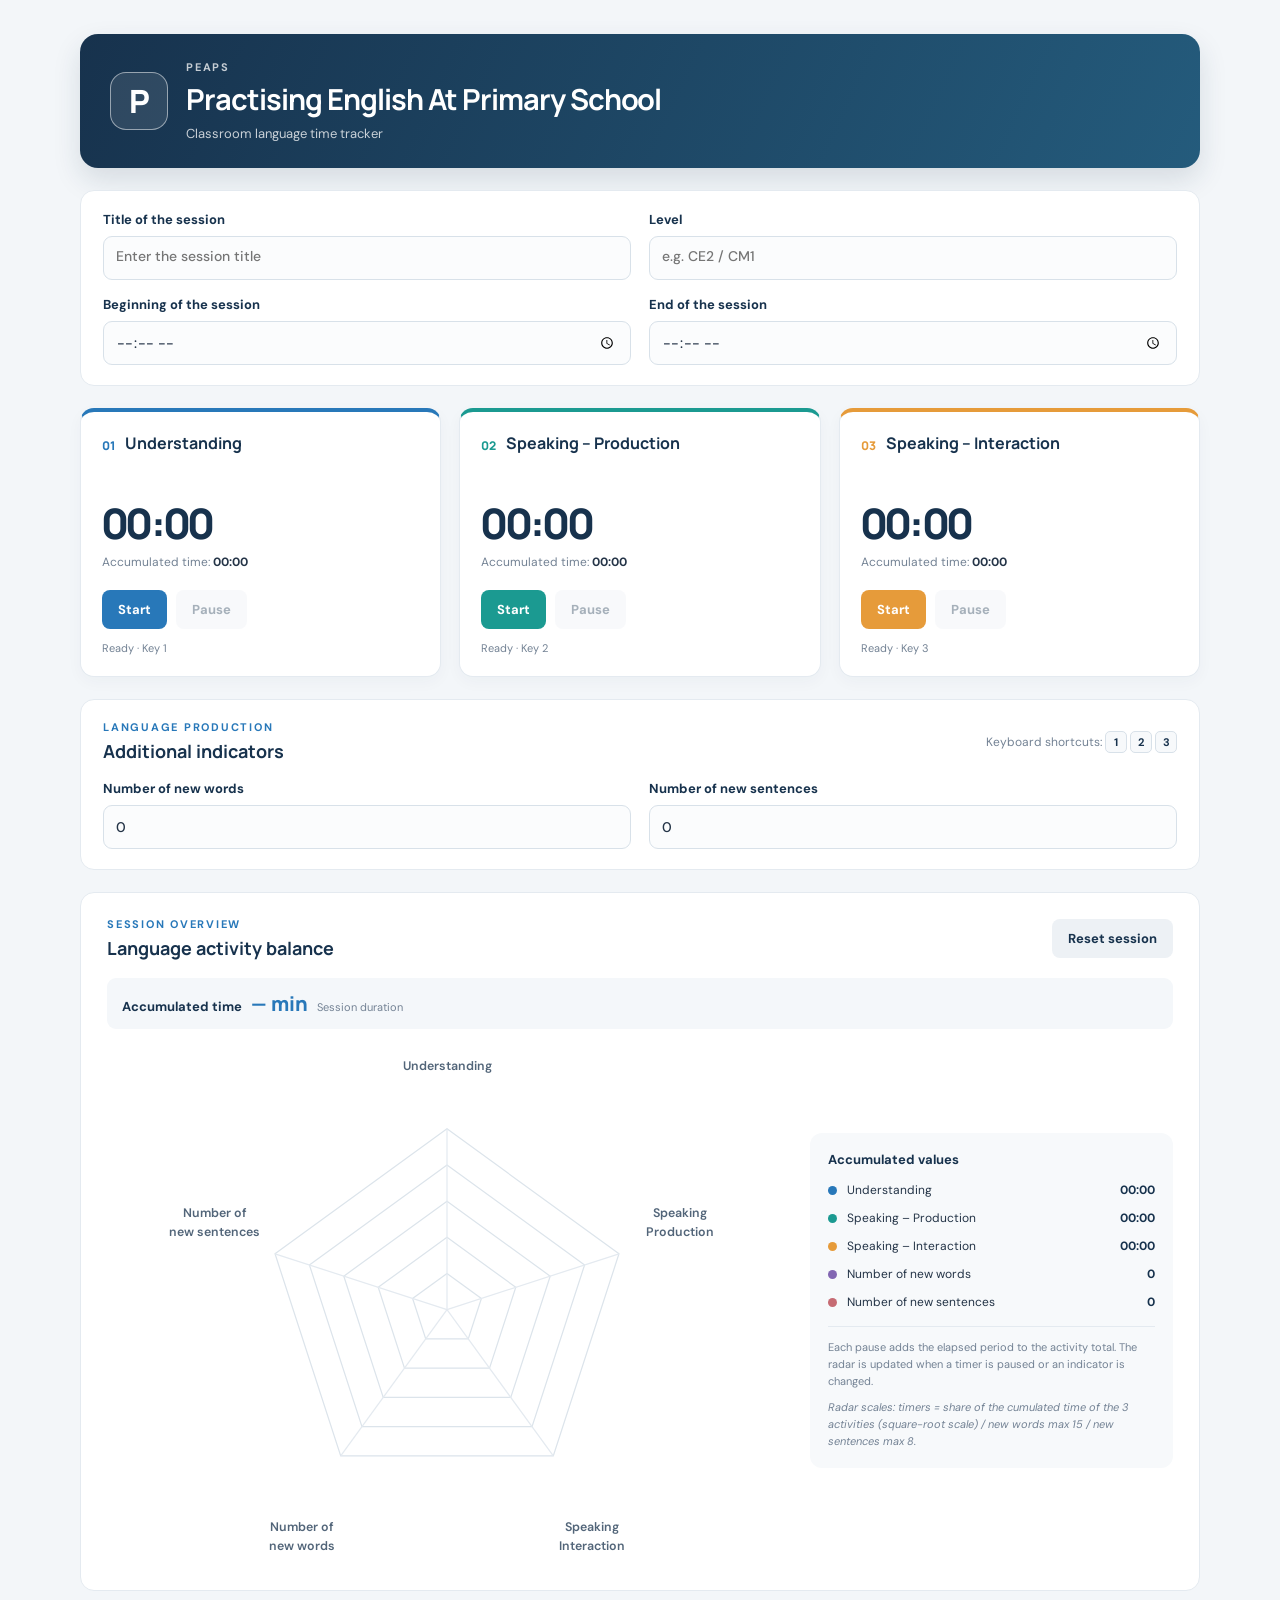
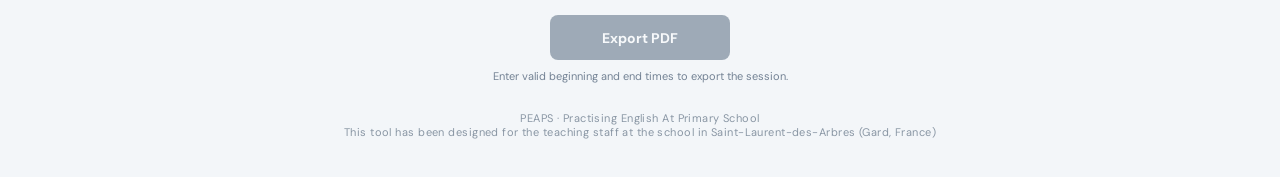
==== index.html @ 2bb0cd51 "Update index.html" ====
<!DOCTYPE html>
<html lang="en">
<head>
<meta charset="UTF-8">
<meta name="viewport" content="width=device-width, initial-scale=1.0">
<title>PEAPS | Practising English At Primary School</title>
<link rel="stylesheet" href="style.css">
</head>
<body>
<main class="app-shell">
<header class="page-header"><div class="brand-mark">P</div><div><p class="eyebrow">PEAPS</p><h1>Practising English At Primary School</h1><p class="subtitle">Classroom language time tracker</p></div></header>

<section class="session-panel" aria-label="Session information">
  <div class="two-columns">
    <label class="field"><span>Title of the session</span><textarea id="session-title" rows="1" placeholder="Enter the session title"></textarea></label>
    <label class="field"><span>Level</span><textarea id="session-level" rows="1" placeholder="e.g. CE2 / CM1"></textarea></label>
  </div>
  <div class="two-columns time-fields">
    <label class="field"><span>Beginning of the session</span><input id="session-start" type="time"></label>
    <label class="field"><span>End of the session</span><input id="session-end" type="time"></label>
  </div>
  <p id="session-time-error" class="field-error" aria-live="polite"></p>
</section>

<section class="timers-grid" aria-label="Language activity timers">
  <article class="timer-card understanding"><div class="timer-heading"><span class="timer-number">01</span><h2>Understanding</h2></div><p class="timer-display" id="display-understanding">00:00</p><p class="timer-total">Accumulated time: <strong id="total-understanding">00:00</strong></p><div class="timer-actions"><button class="button button-start" data-action="start" data-target="understanding">Start</button><button class="button button-pause" data-action="pause" data-target="understanding" disabled>Pause</button></div><p class="timer-status" id="status-understanding">Ready · Key 1</p></article>
  <article class="timer-card production"><div class="timer-heading"><span class="timer-number">02</span><h2>Speaking – Production</h2></div><p class="timer-display" id="display-production">00:00</p><p class="timer-total">Accumulated time: <strong id="total-production">00:00</strong></p><div class="timer-actions"><button class="button button-start" data-action="start" data-target="production">Start</button><button class="button button-pause" data-action="pause" data-target="production" disabled>Pause</button></div><p class="timer-status" id="status-production">Ready · Key 2</p></article>
  <article class="timer-card interaction"><div class="timer-heading"><span class="timer-number">03</span><h2>Speaking – Interaction</h2></div><p class="timer-display" id="display-interaction">00:00</p><p class="timer-total">Accumulated time: <strong id="total-interaction">00:00</strong></p><div class="timer-actions"><button class="button button-start" data-action="start" data-target="interaction">Start</button><button class="button button-pause" data-action="pause" data-target="interaction" disabled>Pause</button></div><p class="timer-status" id="status-interaction">Ready · Key 3</p></article>
</section>

<section class="indicators-panel">
  <div class="section-heading"><div><p class="eyebrow">LANGUAGE PRODUCTION</p><h2>Additional indicators</h2></div><p class="keyboard-hint">Keyboard shortcuts: <kbd>1</kbd> <kbd>2</kbd> <kbd>3</kbd></p></div>
  <div class="two-columns">
    <label class="field"><span>Number of new words</span><input id="number-words" type="number" min="0" step="1" value="0"></label>
    <label class="field"><span>Number of new sentences</span><input id="number-sentences" type="number" min="0" step="1" value="0"></label>
  </div>
</section>

<section class="chart-panel">
  <div class="section-heading"><div><p class="eyebrow">SESSION OVERVIEW</p><h2>Language activity balance</h2></div><button id="reset-button" class="button button-reset" type="button">Reset session</button></div>
  <div class="accumulated-summary"><span>Accumulated time</span><strong id="session-duration">— min</strong><small>Session duration</small></div>
  <div class="chart-layout">
    <div class="radar-wrap">
      <svg id="radar-chart" viewBox="0 0 600 510" role="img" aria-label="Five-axis radar chart">
        <g id="radar-grid"></g><polygon id="radar-data" points="300,260 300,260 300,260 300,260 300,260"></polygon>
        <g id="radar-labels">
          <text x="300" y="28" text-anchor="middle">Understanding</text>
          <text x="525" y="170" text-anchor="middle">Speaking</text><text x="525" y="189" text-anchor="middle">Production</text>
          <text x="440" y="474" text-anchor="middle">Speaking</text><text x="440" y="493" text-anchor="middle">Interaction</text>
          <text x="160" y="474" text-anchor="middle">Number of</text><text x="160" y="493" text-anchor="middle">new words</text>
          <text x="75" y="170" text-anchor="middle">Number of</text><text x="75" y="189" text-anchor="middle">new sentences</text>
        </g>
      </svg>
    </div>
    <aside class="chart-legend">
      <p class="legend-intro">Accumulated values</p>
      <div class="legend-item"><i class="dot understanding-dot"></i><span>Understanding</span><strong id="chart-understanding">00:00</strong></div>
      <div class="legend-item"><i class="dot production-dot"></i><span>Speaking – Production</span><strong id="chart-production">00:00</strong></div>
      <div class="legend-item"><i class="dot interaction-dot"></i><span>Speaking – Interaction</span><strong id="chart-interaction">00:00</strong></div>
      <div class="legend-item"><i class="dot words-dot"></i><span>Number of new words</span><strong id="chart-words">0</strong></div>
      <div class="legend-item"><i class="dot sentences-dot"></i><span>Number of new sentences</span><strong id="chart-sentences">0</strong></div>
      <p class="chart-note">Each pause adds the elapsed period to the activity total. The radar is updated when a timer is paused or an indicator is changed.</p>
      <p class="scale-note">Radar scales: timers = share of the cumulated time of the 3 activities (square-root scale) / new words max 15 / new sentences max 8.</p>
    </aside>
  </div>
</section>

<div class="page-actions"><button id="export-pdf" class="button button-export" type="button" disabled>Export PDF</button><p id="export-message" class="export-message">Enter the beginning and end times to export the session.</p></div>
<footer>PEAPS · Practising English At Primary School
<br>This tool has been designed for the teaching staff at the school in Saint-Laurent-des-Arbres (Gard, France)</footer>
</main>
<script src="app.js"></script>
</body>
</html>
---- style.css ----
@import url('https://fonts.googleapis.com/css2?family=DM+Sans:wght@400;500;600;700&family=Manrope:wght@500;600;700;800&display=swap');
:root{--navy:#17324d;--blue:#2878b9;--teal:#1b9a91;--orange:#e69b3a;--purple:#8266b2;--red:#c66b73;--ink:#243447;--muted:#738294;--line:#e4eaf0;--surface:#fff;--background:#f3f6f9}
*{box-sizing:border-box}
body{margin:0;min-height:100vh;padding:34px 20px;background:var(--background);color:var(--ink);font-family:'DM Sans',Arial,sans-serif}
.app-shell{width:min(1120px,100%);margin:0 auto}
.page-header{display:flex;align-items:center;gap:18px;padding:26px 30px;color:white;border-radius:18px;background:linear-gradient(115deg,#17324d,#245b7c);box-shadow:0 12px 28px #17324d22}
.brand-mark{display:grid;place-items:center;flex:0 0 58px;height:58px;border:1px solid #ffffff80;border-radius:16px;font:800 32px Manrope,sans-serif;background:#ffffff1a}
.eyebrow{margin:0 0 5px;font-size:11px;font-weight:700;letter-spacing:.16em;opacity:.75}
.page-header h1{margin:0;font:700 clamp(20px,3vw,29px) Manrope,sans-serif;letter-spacing:-.035em}
.subtitle{margin:6px 0 0;color:#ffffffc2;font-size:13px}
.session-panel,.indicators-panel{margin:22px 0;padding:20px 22px;border:1px solid var(--line);border-radius:14px;background:var(--surface)}
.two-columns{display:grid;grid-template-columns:1fr 1fr;gap:18px}
.time-fields{margin-top:16px}
.field{display:grid;gap:8px;color:var(--navy);font-size:13px;font-weight:700}
.field textarea,.field input{width:100%;min-height:44px;padding:10px 12px;border:1px solid #d8e1e9;border-radius:9px;color:var(--ink);background:#fbfcfd;font:500 14px 'DM Sans',sans-serif}
.field textarea{height:44px;max-height:44px;resize:none;overflow:hidden}
.field-error{margin:8px 0 0;color:#b34d55;font-size:12px}.field-error:empty{display:none}
.timers-grid{display:grid;grid-template-columns:repeat(3,1fr);gap:18px}
.timer-card{min-width:0;padding:21px;border:1px solid var(--line);border-top:4px solid var(--accent);border-radius:14px;background:var(--surface);box-shadow:0 5px 16px #1e364b09}
.understanding{--accent:var(--blue)}.production{--accent:var(--teal)}.interaction{--accent:var(--orange)}
.timer-heading{display:flex;align-items:flex-start;gap:10px;min-height:42px}
.timer-number{color:var(--accent);font:800 12px Manrope,sans-serif;padding-top:4px}
.timer-heading h2{margin:0;color:var(--navy);font:700 16px Manrope,sans-serif;line-height:1.35}
.timer-display{margin:19px 0 2px;color:var(--navy);font:800 clamp(32px,4vw,42px) Manrope,sans-serif;letter-spacing:-.04em;font-variant-numeric:tabular-nums}
.timer-total{margin:0;color:var(--muted);font-size:12px}.timer-total strong{color:var(--ink);font-variant-numeric:tabular-nums}
.timer-actions{display:flex;gap:9px;margin-top:20px}
.button{min-height:39px;padding:9px 16px;border:0;border-radius:8px;cursor:pointer;font:700 13px 'DM Sans',sans-serif;transition:transform .15s,opacity .15s,background .15s}
.button:active{transform:translateY(1px)}.button:disabled{cursor:not-allowed;opacity:.38}
.button-start{color:white;background:var(--accent)}.button-pause,.button-reset{color:var(--navy);background:#edf1f5}
.timer-status{margin:12px 0 0;color:var(--muted);font-size:11px}
.section-heading{display:flex;align-items:center;justify-content:space-between;gap:15px}
.section-heading .eyebrow{color:var(--blue);opacity:1}
.section-heading h2{margin:0;color:var(--navy);font:700 18px Manrope,sans-serif}
.keyboard-hint{margin:0;color:var(--muted);font-size:12px}
kbd{display:inline-grid;place-items:center;min-width:22px;padding:3px 6px;border:1px solid #d8e1e9;border-radius:5px;background:#f7f9fb;color:var(--navy);font:700 11px 'DM Sans',sans-serif}
.indicators-panel .two-columns{margin-top:17px}
.chart-panel{margin-top:22px;padding:24px 26px 22px;border:1px solid var(--line);border-radius:14px;background:var(--surface)}
.accumulated-summary{display:flex;align-items:baseline;flex-wrap:wrap;gap:9px;margin:18px 0 4px;padding:12px 15px;border-radius:9px;background:#f4f7fa}
.accumulated-summary span{color:var(--navy);font-size:13px;font-weight:700}
.accumulated-summary strong{color:var(--blue);font:800 20px Manrope,sans-serif;font-variant-numeric:tabular-nums}
.accumulated-summary small{color:var(--muted);font-size:11px}
.chart-layout{display:grid;grid-template-columns:minmax(0,1.5fr) minmax(240px,.8fr);align-items:center;gap:22px}
.radar-wrap{width:100%;max-width:620px;margin:8px auto 0}
#radar-chart{display:block;width:100%;height:auto;overflow:visible}
#radar-grid polygon{fill:none;stroke:#dce4eb;stroke-width:1.2}#radar-grid line{stroke:#e4eaf0;stroke-width:1.2}
#radar-data{fill:#2878b933;stroke:#2878b9;stroke-width:3;stroke-linejoin:round;transition:points .25s}
#radar-labels{fill:#526579;font:600 12px 'DM Sans',sans-serif}
.chart-legend{padding:18px;border-radius:12px;background:#f7f9fb}
.legend-intro{margin:0 0 14px;color:var(--navy);font-size:13px;font-weight:700}
.legend-item{display:grid;grid-template-columns:10px 1fr auto;align-items:center;gap:9px;margin:12px 0;font-size:12px}
.legend-item strong{color:var(--navy);font-variant-numeric:tabular-nums}
.dot{width:9px;height:9px;border-radius:50%}.understanding-dot{background:var(--blue)}.production-dot{background:var(--teal)}.interaction-dot{background:var(--orange)}.words-dot{background:var(--purple)}.sentences-dot{background:var(--red)}
.chart-note,.scale-note{margin:16px 0 0;padding-top:12px;border-top:1px solid var(--line);color:var(--muted);font-size:11px;line-height:1.55}
.scale-note{margin-top:8px;padding-top:0;border:0;font-style:italic}
.page-actions{display:flex;align-items:center;flex-direction:column;gap:9px;margin:24px 0 8px}
.button-export{min-width:180px;min-height:45px;color:white;background:var(--navy);font-size:14px}
.export-message{margin:0;color:var(--muted);font-size:11px;text-align:center}
footer{padding:20px 0 4px;color:#8996a4;text-align:center;font-size:11px;letter-spacing:.04em}
@media(max-width:820px){.timers-grid{grid-template-columns:1fr}.timer-card{padding:18px 20px}.timer-heading{min-height:auto}.timer-display{margin-top:12px}.chart-layout{grid-template-columns:1fr}.chart-legend{width:100%}}
@media(max-width:520px){body{padding:16px 12px}.page-header{padding:20px 17px;gap:13px}.brand-mark{flex-basis:48px;height:48px;font-size:27px}.session-panel,.indicators-panel{padding:16px 13px}.two-columns{gap:12px}.field{font-size:11px}.chart-panel{padding:19px 14px}.section-heading{align-items:flex-start}.section-heading h2{font-size:17px}}
@page{size:A4 portrait;margin:10mm}
@media print{body{padding:0;background:white;print-color-adjust:exact;-webkit-print-color-adjust:exact}.app-shell{width:100%;max-width:none}.page-header{padding:15px 20px;border-radius:8px;box-shadow:none}.brand-mark{flex-basis:44px;height:44px;font-size:24px}.session-panel,.indicators-panel,.chart-panel{margin:10px 0;padding:12px 15px;break-inside:avoid}.timers-grid{gap:10px}.timer-card{padding:12px;box-shadow:none;break-inside:avoid}.timer-display{margin-top:10px;font-size:27px}.timer-actions,.button-reset,.page-actions,footer{display:none!important}.timer-status{margin-top:6px}.chart-layout{grid-template-columns:1.25fr .85fr;gap:10px}.radar-wrap{max-width:430px}.chart-legend{padding:12px}.legend-item{margin:8px 0;font-size:10px}.chart-note,.scale-note{font-size:9px}.accumulated-summary{margin:10px 0 2px;padding:8px 12px}}
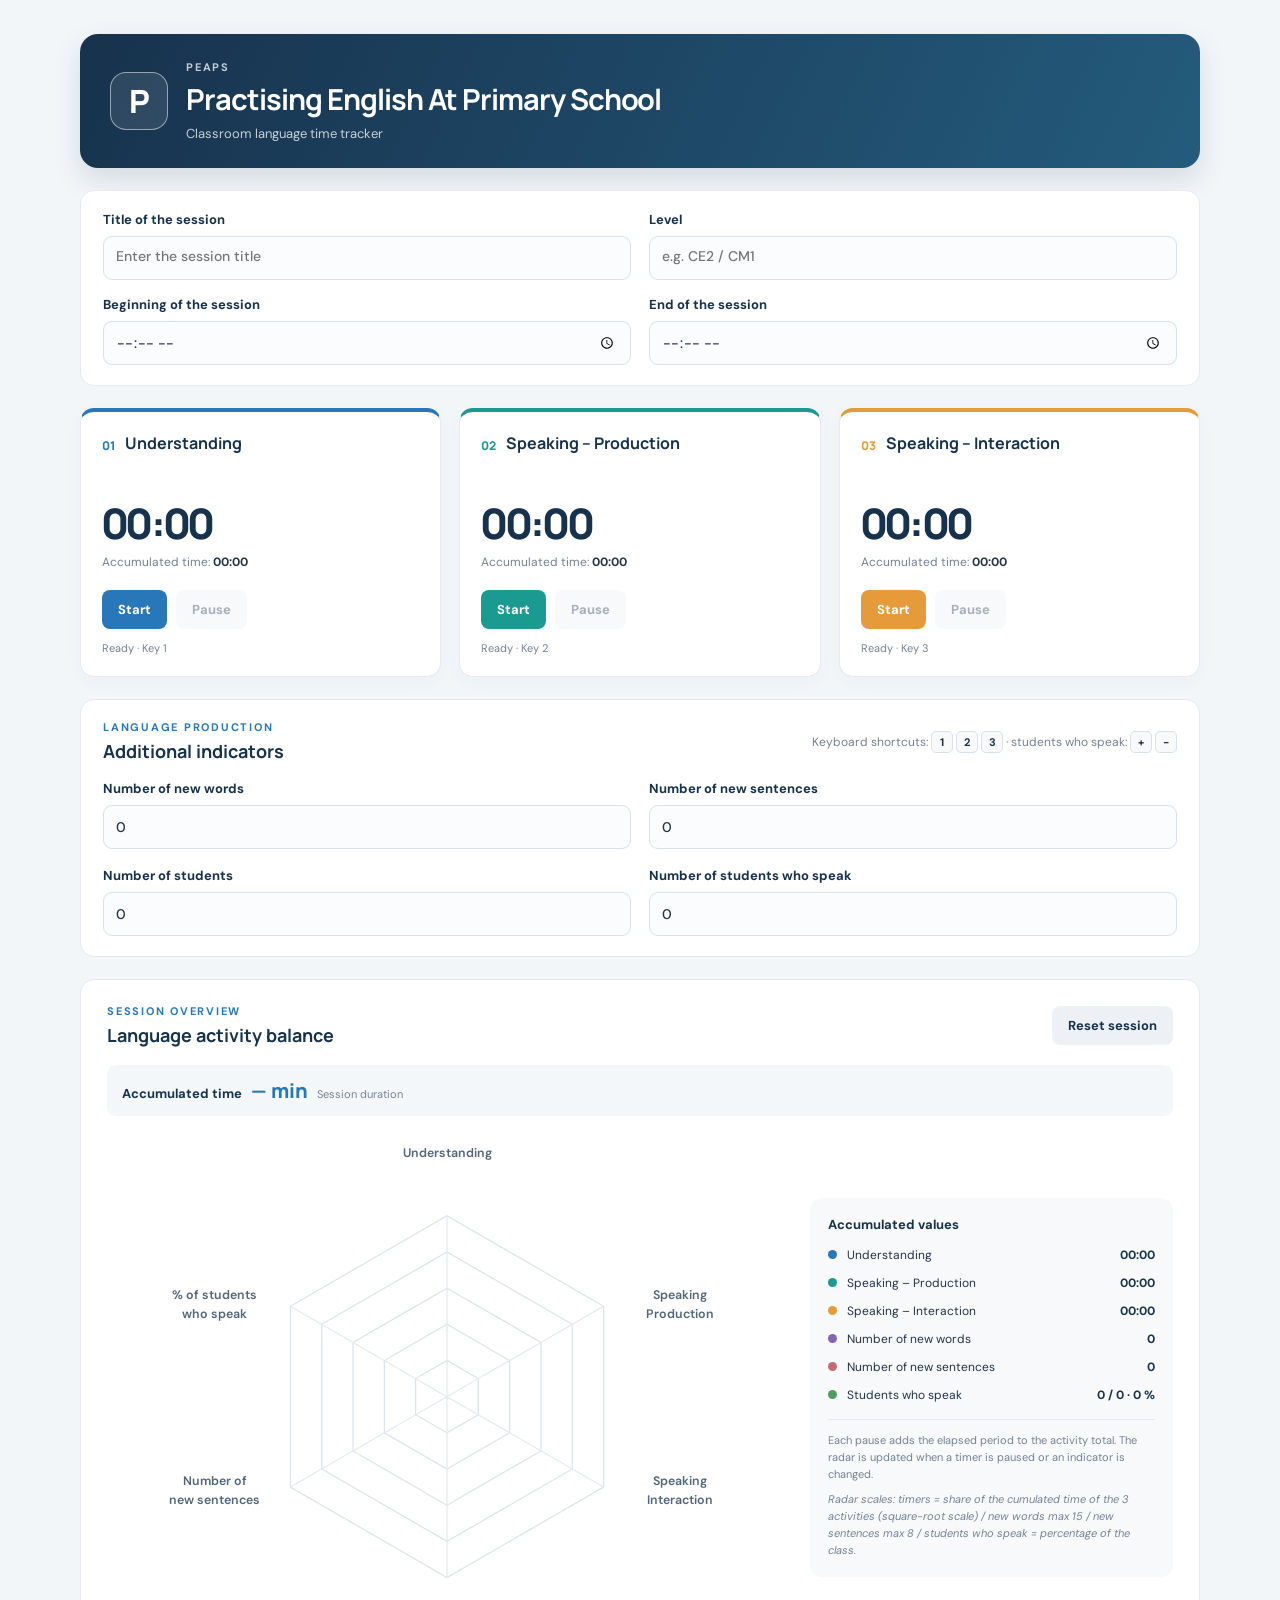
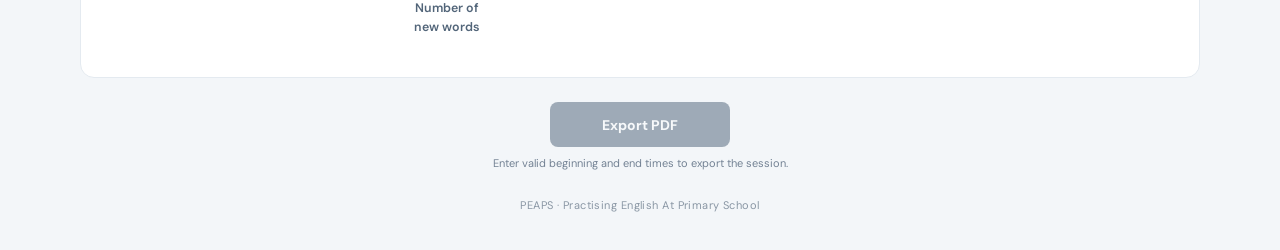
==== commit 026f7a62: "Sixth part of the radar" ====
--- a/index.html
+++ b/index.html
@@ -29,11 +29,14 @@
 </section>
 
 <section class="indicators-panel">
-  <div class="section-heading"><div><p class="eyebrow">LANGUAGE PRODUCTION</p><h2>Additional indicators</h2></div><p class="keyboard-hint">Keyboard shortcuts: <kbd>1</kbd> <kbd>2</kbd> <kbd>3</kbd></p></div>
+  <div class="section-heading"><div><p class="eyebrow">LANGUAGE PRODUCTION</p><h2>Additional indicators</h2></div><p class="keyboard-hint">Keyboard shortcuts: <kbd>1</kbd> <kbd>2</kbd> <kbd>3</kbd> · students who speak: <kbd>+</kbd> <kbd>−</kbd></p></div>
   <div class="two-columns">
     <label class="field"><span>Number of new words</span><input id="number-words" type="number" min="0" step="1" value="0"></label>
     <label class="field"><span>Number of new sentences</span><input id="number-sentences" type="number" min="0" step="1" value="0"></label>
+	<label class="field"><span>Number of students</span><input id="number-students" type="text" inputmode="numeric" maxlength="2" autocomplete="off" value="0"></label>
+	<label class="field"><span>Number of students who speak</span><input id="number-speak" type="number" min="0" max="0" step="1" value="0"></label>
   </div>
+  <p id="students-message" class="field-error" aria-live="polite"></p>
 </section>
 
 <section class="chart-panel">
@@ -42,13 +45,14 @@
   <div class="chart-layout">
     <div class="radar-wrap">
       <svg id="radar-chart" viewBox="0 0 600 510" role="img" aria-label="Five-axis radar chart">
-        <g id="radar-grid"></g><polygon id="radar-data" points="300,260 300,260 300,260 300,260 300,260"></polygon>
+        <g id="radar-grid"></g><polygon id="radar-data" points="300,260 300,260 300,260 300,260 300,260 300,260"></polygon>
         <g id="radar-labels">
           <text x="300" y="28" text-anchor="middle">Understanding</text>
-          <text x="525" y="170" text-anchor="middle">Speaking</text><text x="525" y="189" text-anchor="middle">Production</text>
-          <text x="440" y="474" text-anchor="middle">Speaking</text><text x="440" y="493" text-anchor="middle">Interaction</text>
-          <text x="160" y="474" text-anchor="middle">Number of</text><text x="160" y="493" text-anchor="middle">new words</text>
-          <text x="75" y="170" text-anchor="middle">Number of</text><text x="75" y="189" text-anchor="middle">new sentences</text>
+          <text x="525" y="165" text-anchor="middle">Speaking</text><text x="525" y="184" text-anchor="middle">Production</text>
+          <text x="525" y="345" text-anchor="middle">Speaking</text><text x="525" y="364" text-anchor="middle">Interaction</text>
+          <text x="300" y="468" text-anchor="middle">Number of</text><text x="300" y="487" text-anchor="middle">new words</text>
+          <text x="75" y="345" text-anchor="middle">Number of</text><text x="75" y="364" text-anchor="middle">new sentences</text>
+          <text x="75" y="165" text-anchor="middle">% of students</text><text x="75" y="184" text-anchor="middle">who speak</text>
         </g>
       </svg>
     </div>
@@ -59,15 +63,15 @@
       <div class="legend-item"><i class="dot interaction-dot"></i><span>Speaking – Interaction</span><strong id="chart-interaction">00:00</strong></div>
       <div class="legend-item"><i class="dot words-dot"></i><span>Number of new words</span><strong id="chart-words">0</strong></div>
       <div class="legend-item"><i class="dot sentences-dot"></i><span>Number of new sentences</span><strong id="chart-sentences">0</strong></div>
+      <div class="legend-item"><i class="dot students-dot"></i><span>Students who speak</span><strong id="chart-students">0 / 0 · 0 %</strong></div>
       <p class="chart-note">Each pause adds the elapsed period to the activity total. The radar is updated when a timer is paused or an indicator is changed.</p>
-      <p class="scale-note">Radar scales: timers = share of the cumulated time of the 3 activities (square-root scale) / new words max 15 / new sentences max 8.</p>
+      <p class="scale-note">Radar scales: timers = share of the cumulated time of the 3 activities (square-root scale) / new words max 15 / new sentences max 8 / students who speak = percentage of the class.</p>
     </aside>
   </div>
 </section>
 
 <div class="page-actions"><button id="export-pdf" class="button button-export" type="button" disabled>Export PDF</button><p id="export-message" class="export-message">Enter the beginning and end times to export the session.</p></div>
-<footer>PEAPS · Practising English At Primary School
-<br>This tool has been designed for the teaching staff at the school in Saint-Laurent-des-Arbres (Gard, France)</footer>
+<footer>PEAPS · Practising English At Primary School</footer>
 </main>
 <script src="app.js"></script>
 </body>
--- a/style.css
+++ b/style.css
@@ -49,7 +49,7 @@
 .legend-intro{margin:0 0 14px;color:var(--navy);font-size:13px;font-weight:700}
 .legend-item{display:grid;grid-template-columns:10px 1fr auto;align-items:center;gap:9px;margin:12px 0;font-size:12px}
 .legend-item strong{color:var(--navy);font-variant-numeric:tabular-nums}
-.dot{width:9px;height:9px;border-radius:50%}.understanding-dot{background:var(--blue)}.production-dot{background:var(--teal)}.interaction-dot{background:var(--orange)}.words-dot{background:var(--purple)}.sentences-dot{background:var(--red)}
+.dot{width:9px;height:9px;border-radius:50%}.understanding-dot{background:var(--blue)}.production-dot{background:var(--teal)}.interaction-dot{background:var(--orange)}.words-dot{background:var(--purple)}.sentences-dot{background:var(--red)}.students-dot{background:#4f9d5d}
 .chart-note,.scale-note{margin:16px 0 0;padding-top:12px;border-top:1px solid var(--line);color:var(--muted);font-size:11px;line-height:1.55}
 .scale-note{margin-top:8px;padding-top:0;border:0;font-style:italic}
 .page-actions{display:flex;align-items:center;flex-direction:column;gap:9px;margin:24px 0 8px}
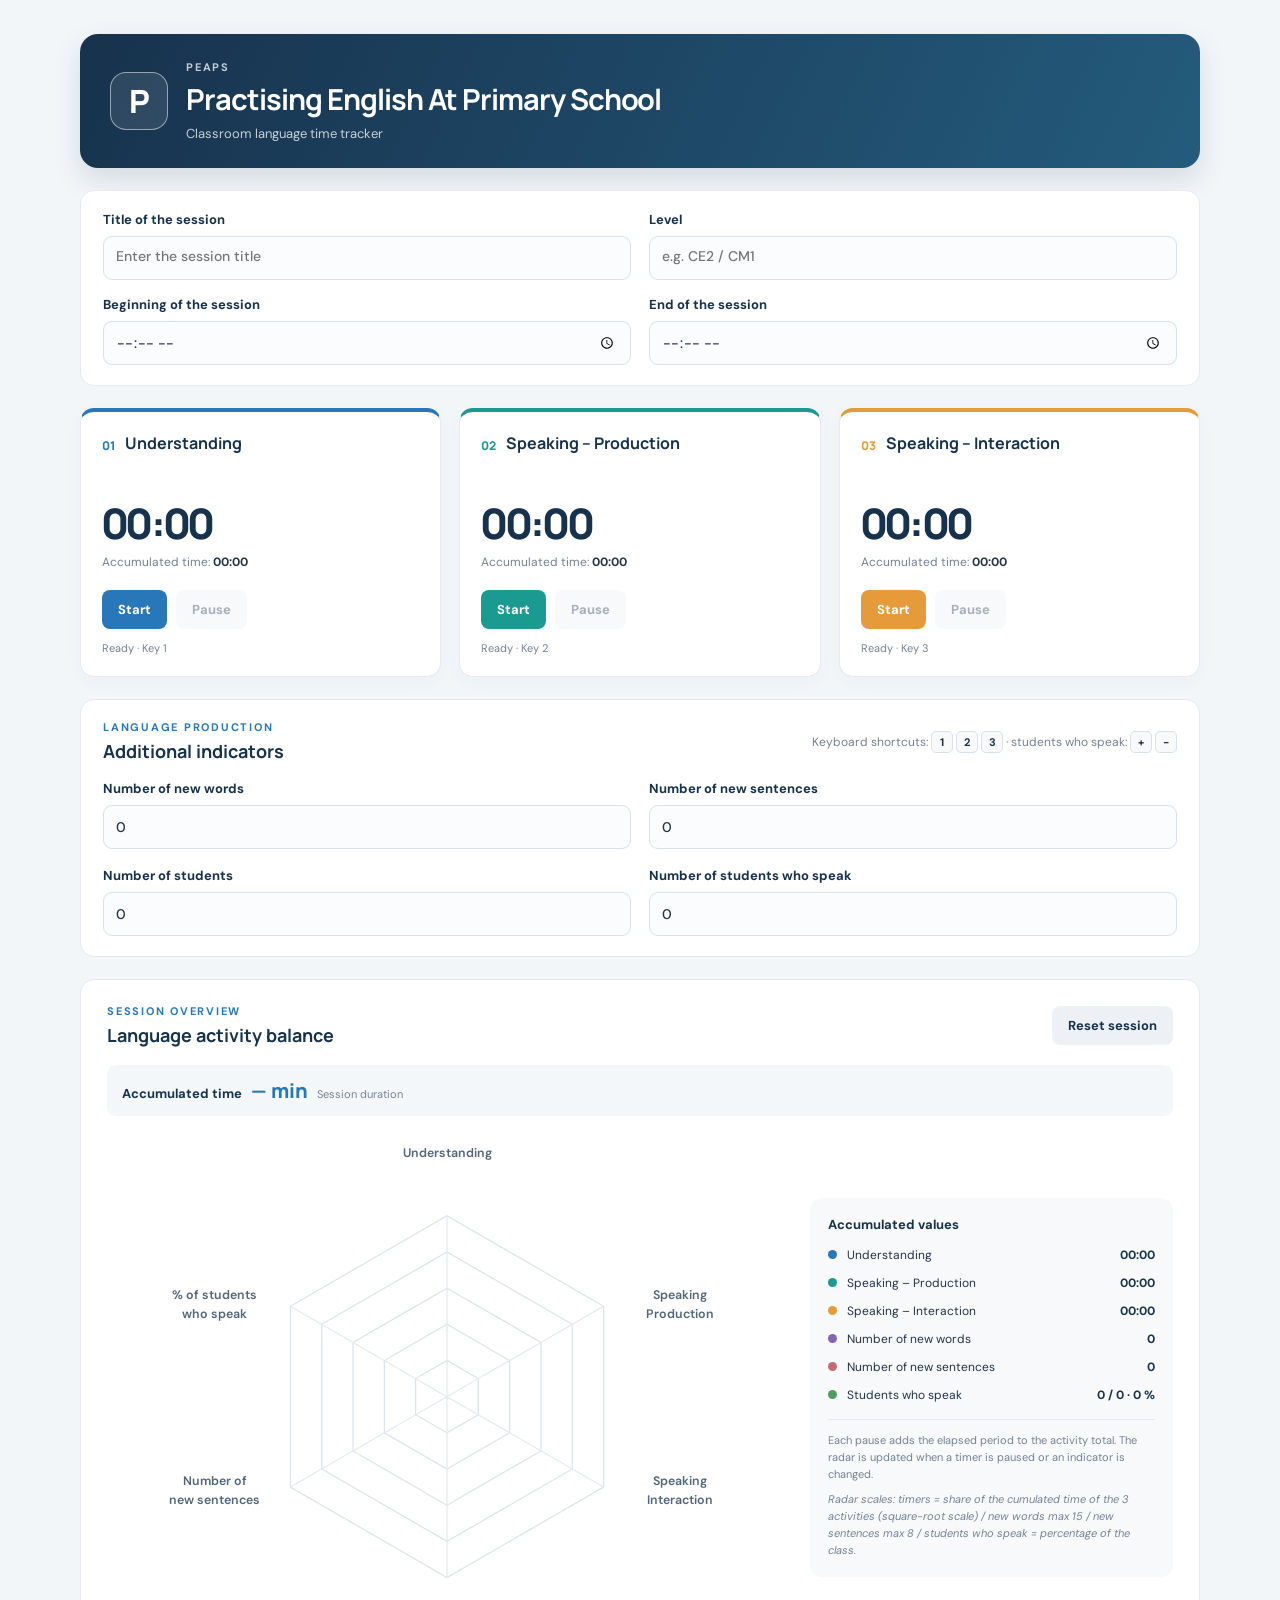
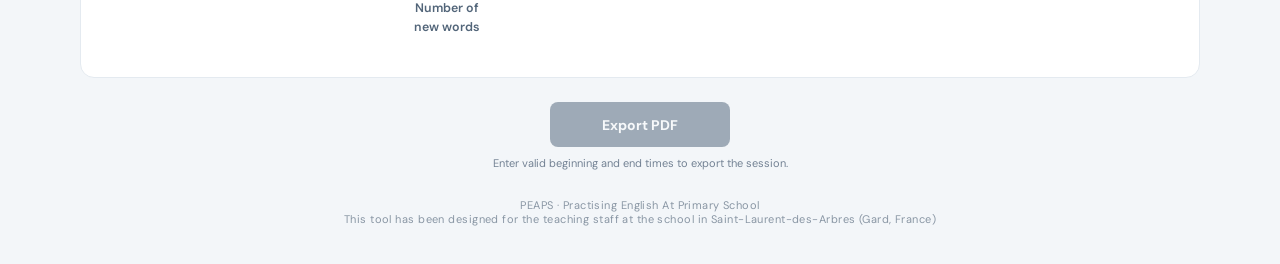
==== commit a5ae92e8: "Update index.html Copyright" ====
--- a/index.html
+++ b/index.html
@@ -71,7 +71,8 @@
 </section>
 
 <div class="page-actions"><button id="export-pdf" class="button button-export" type="button" disabled>Export PDF</button><p id="export-message" class="export-message">Enter the beginning and end times to export the session.</p></div>
-<footer>PEAPS · Practising English At Primary School</footer>
+<footer>PEAPS · Practising English At Primary School
+<br>This tool has been designed for the teaching staff at the school in Saint-Laurent-des-Arbres (Gard, France)</footer>
 </main>
 <script src="app.js"></script>
 </body>
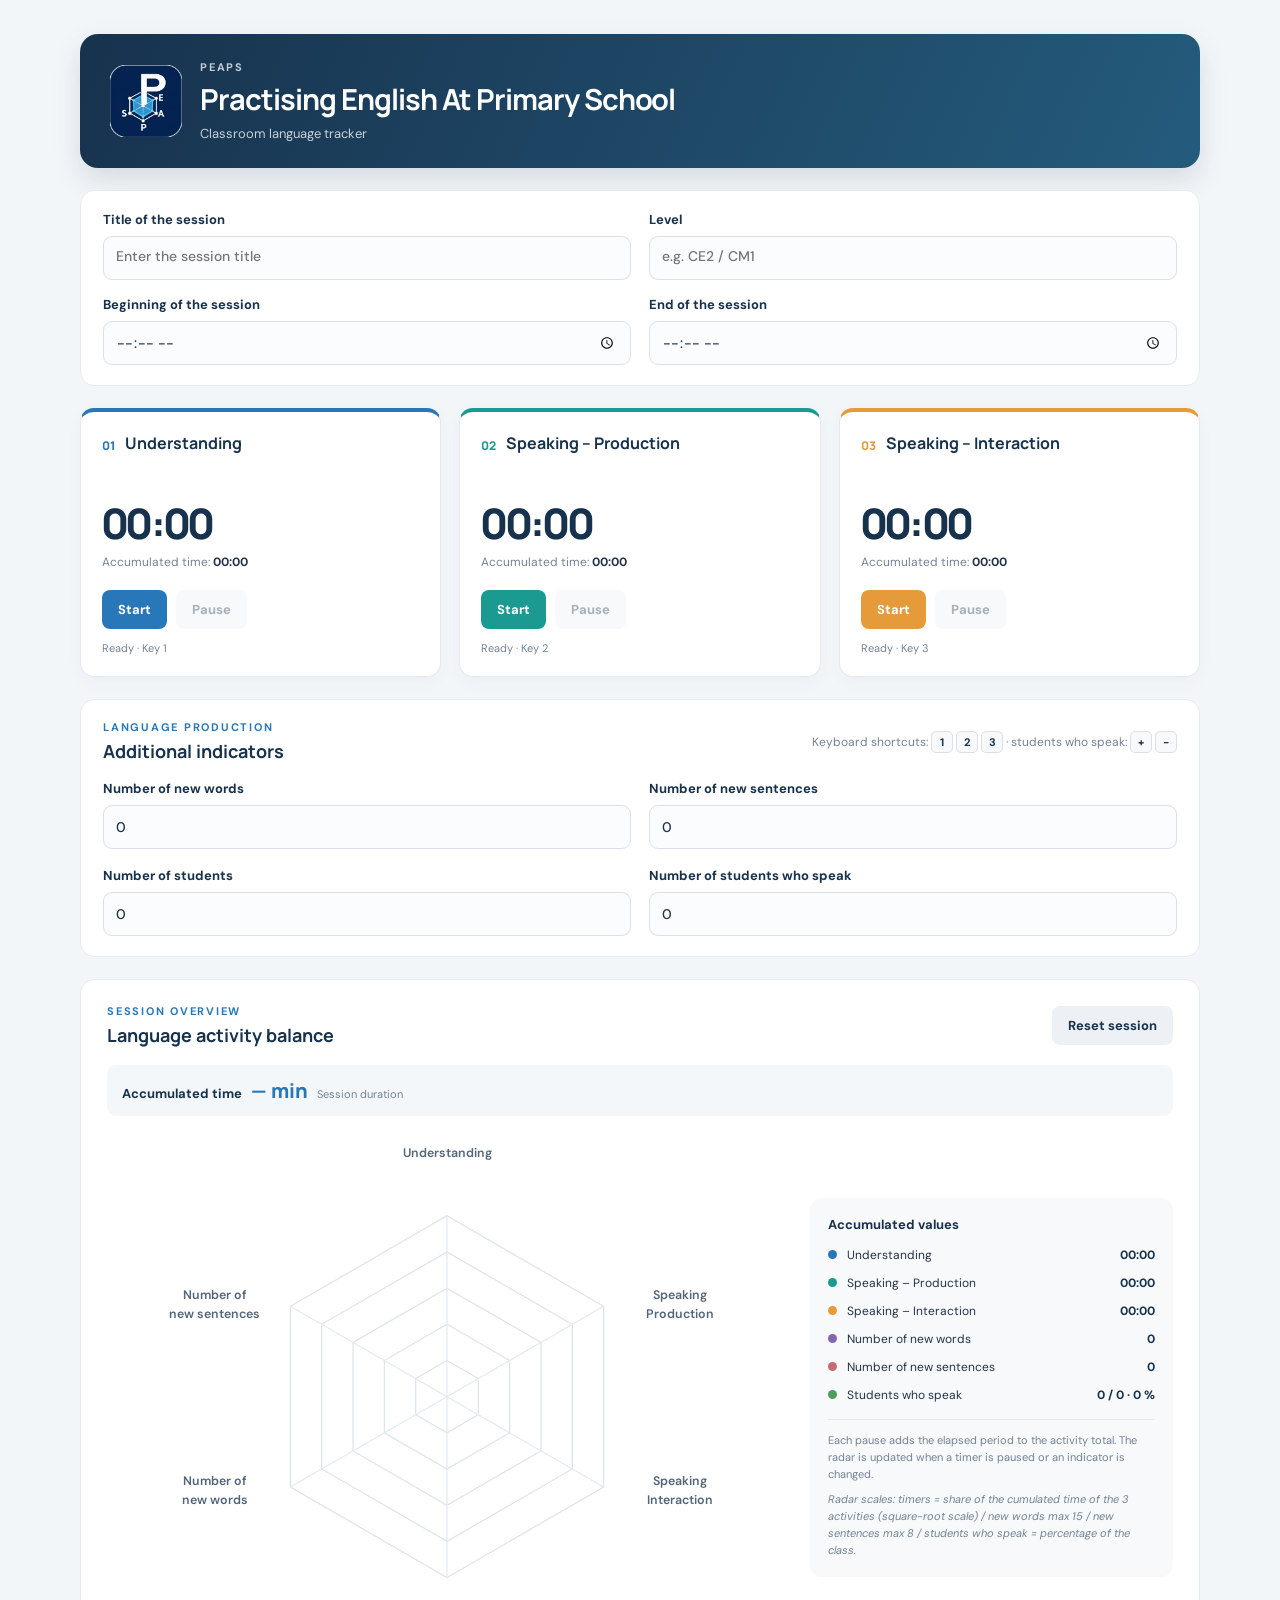
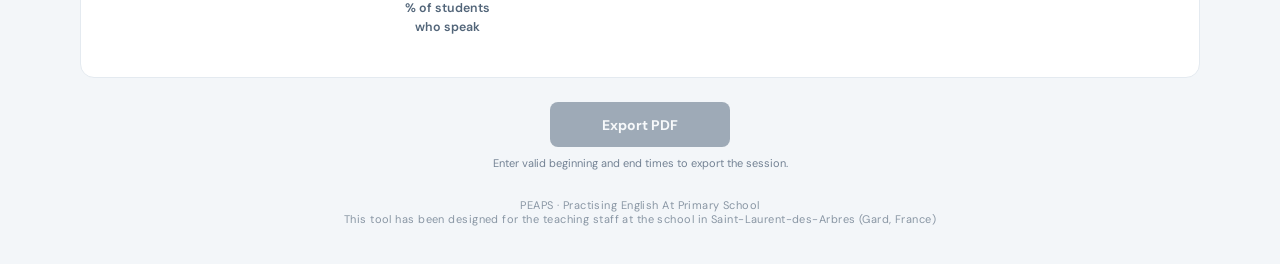
==== commit 0ea0b124: "Version 7.0 With logos" ====
--- a/index.html
+++ b/index.html
@@ -4,11 +4,14 @@
 <meta charset="UTF-8">
 <meta name="viewport" content="width=device-width, initial-scale=1.0">
 <title>PEAPS | Practising English At Primary School</title>
+<link rel="icon" href="IMG/favicon.ico" sizes="any">
+<link rel="icon" type="image/png" href="IMG/favicon.png">
+<link rel="apple-touch-icon" href="IMG/favicon.png">
 <link rel="stylesheet" href="style.css">
 </head>
 <body>
 <main class="app-shell">
-<header class="page-header"><div class="brand-mark">P</div><div><p class="eyebrow">PEAPS</p><h1>Practising English At Primary School</h1><p class="subtitle">Classroom language time tracker</p></div></header>
+<header class="page-header"><div class="brand-mark"><img src="IMG/logo.png" alt="PEAPS logo"></div><div><p class="eyebrow">PEAPS</p><h1>Practising English At Primary School</h1><p class="subtitle">Classroom language tracker</p></div></header>
 
 <section class="session-panel" aria-label="Session information">
   <div class="two-columns">
@@ -50,9 +53,9 @@
           <text x="300" y="28" text-anchor="middle">Understanding</text>
           <text x="525" y="165" text-anchor="middle">Speaking</text><text x="525" y="184" text-anchor="middle">Production</text>
           <text x="525" y="345" text-anchor="middle">Speaking</text><text x="525" y="364" text-anchor="middle">Interaction</text>
-          <text x="300" y="468" text-anchor="middle">Number of</text><text x="300" y="487" text-anchor="middle">new words</text>
-          <text x="75" y="345" text-anchor="middle">Number of</text><text x="75" y="364" text-anchor="middle">new sentences</text>
-          <text x="75" y="165" text-anchor="middle">% of students</text><text x="75" y="184" text-anchor="middle">who speak</text>
+          <text x="300" y="468" text-anchor="middle">% of students</text><text x="300" y="487" text-anchor="middle">who speak</text>
+          <text x="75" y="345" text-anchor="middle">Number of</text><text x="75" y="364" text-anchor="middle">new words</text>
+          <text x="75" y="165" text-anchor="middle">Number of</text><text x="75" y="184" text-anchor="middle">new sentences</text>
         </g>
       </svg>
     </div>
--- a/style.css
+++ b/style.css
@@ -4,7 +4,7 @@
 body{margin:0;min-height:100vh;padding:34px 20px;background:var(--background);color:var(--ink);font-family:'DM Sans',Arial,sans-serif}
 .app-shell{width:min(1120px,100%);margin:0 auto}
 .page-header{display:flex;align-items:center;gap:18px;padding:26px 30px;color:white;border-radius:18px;background:linear-gradient(115deg,#17324d,#245b7c);box-shadow:0 12px 28px #17324d22}
-.brand-mark{display:grid;place-items:center;flex:0 0 58px;height:58px;border:1px solid #ffffff80;border-radius:16px;font:800 32px Manrope,sans-serif;background:#ffffff1a}
+.brand-mark{position:relative;flex:0 0 72px;width:72px;height:72px;overflow:hidden}.brand-mark img{position:absolute;left:-7.67%;top:-3.59%;width:116.9%;height:auto;max-width:none}
 .eyebrow{margin:0 0 5px;font-size:11px;font-weight:700;letter-spacing:.16em;opacity:.75}
 .page-header h1{margin:0;font:700 clamp(20px,3vw,29px) Manrope,sans-serif;letter-spacing:-.035em}
 .subtitle{margin:6px 0 0;color:#ffffffc2;font-size:13px}
@@ -57,6 +57,6 @@
 .export-message{margin:0;color:var(--muted);font-size:11px;text-align:center}
 footer{padding:20px 0 4px;color:#8996a4;text-align:center;font-size:11px;letter-spacing:.04em}
 @media(max-width:820px){.timers-grid{grid-template-columns:1fr}.timer-card{padding:18px 20px}.timer-heading{min-height:auto}.timer-display{margin-top:12px}.chart-layout{grid-template-columns:1fr}.chart-legend{width:100%}}
-@media(max-width:520px){body{padding:16px 12px}.page-header{padding:20px 17px;gap:13px}.brand-mark{flex-basis:48px;height:48px;font-size:27px}.session-panel,.indicators-panel{padding:16px 13px}.two-columns{gap:12px}.field{font-size:11px}.chart-panel{padding:19px 14px}.section-heading{align-items:flex-start}.section-heading h2{font-size:17px}}
+@media(max-width:520px){body{padding:16px 12px}.page-header{padding:20px 17px;gap:13px}.brand-mark{flex-basis:56px;width:56px;height:56px}.session-panel,.indicators-panel{padding:16px 13px}.two-columns{gap:12px}.field{font-size:11px}.chart-panel{padding:19px 14px}.section-heading{align-items:flex-start}.section-heading h2{font-size:17px}}
 @page{size:A4 portrait;margin:10mm}
-@media print{body{padding:0;background:white;print-color-adjust:exact;-webkit-print-color-adjust:exact}.app-shell{width:100%;max-width:none}.page-header{padding:15px 20px;border-radius:8px;box-shadow:none}.brand-mark{flex-basis:44px;height:44px;font-size:24px}.session-panel,.indicators-panel,.chart-panel{margin:10px 0;padding:12px 15px;break-inside:avoid}.timers-grid{gap:10px}.timer-card{padding:12px;box-shadow:none;break-inside:avoid}.timer-display{margin-top:10px;font-size:27px}.timer-actions,.button-reset,.page-actions,footer{display:none!important}.timer-status{margin-top:6px}.chart-layout{grid-template-columns:1.25fr .85fr;gap:10px}.radar-wrap{max-width:430px}.chart-legend{padding:12px}.legend-item{margin:8px 0;font-size:10px}.chart-note,.scale-note{font-size:9px}.accumulated-summary{margin:10px 0 2px;padding:8px 12px}}
+@page{size:A4 portrait;margin:10mm}@media print{body{padding:0;background:white;print-color-adjust:exact;-webkit-print-color-adjust:exact}.app-shell{width:100%;max-width:none}.page-header{padding:15px 20px;border-radius:8px;box-shadow:none}.brand-mark{flex-basis:56px;width:56px;height:56px}.session-panel,.indicators-panel,.chart-panel{margin:10px 0;padding:12px 15px;break-inside:avoid}.timers-grid{gap:10px}.timer-card{padding:12px;box-shadow:none;break-inside:avoid}.timer-display{margin-top:10px;font-size:27px}.timers-grid,.indicators-panel,.timer-actions,.button-reset,.page-actions,footer{display:none!important}.timer-status{margin-top:6px}.chart-layout{grid-template-columns:1.25fr .85fr;gap:10px}.radar-wrap{max-width:430px}.chart-legend{padding:12px}.legend-item{margin:8px 0;font-size:10px}.chart-note,.scale-note{font-size:9px}.accumulated-summary{margin:10px 0 2px;padding:8px 12px}}
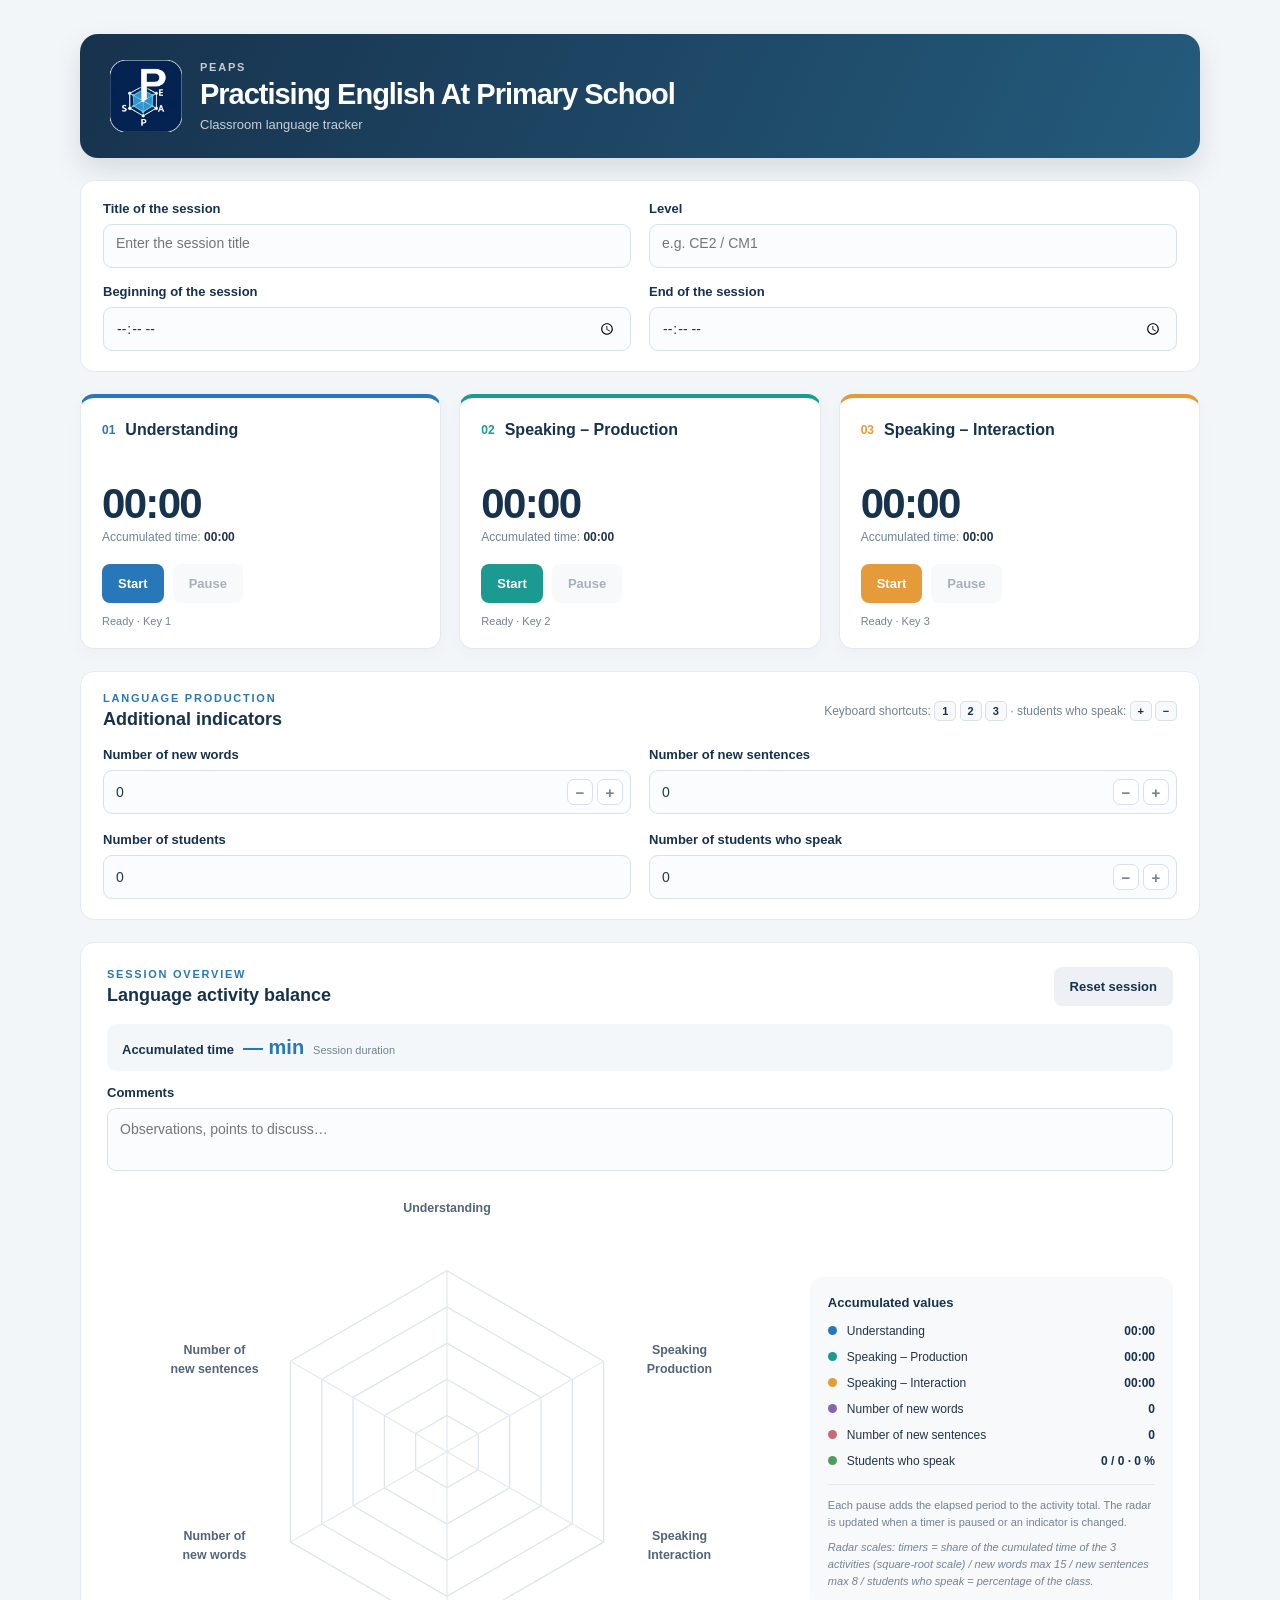
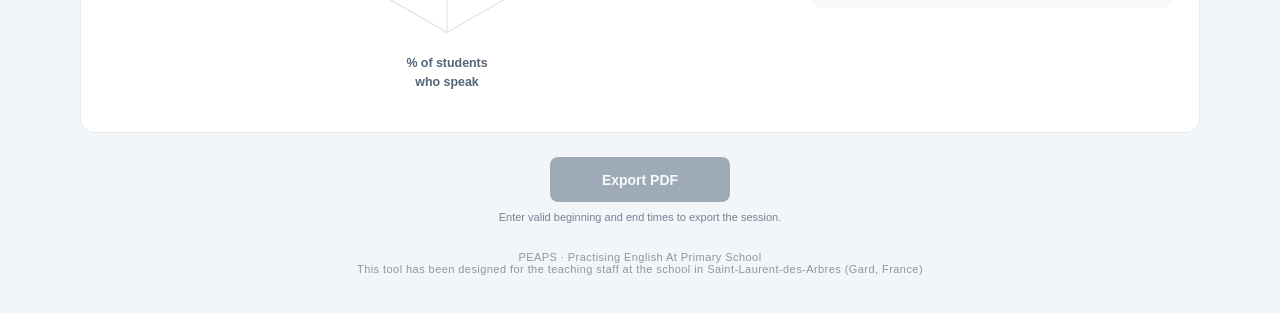
==== commit 5c2b7834: "Version 8.0 With comments area & fonts" ====
--- a/index.html
+++ b/index.html
@@ -12,6 +12,7 @@
 <body>
 <main class="app-shell">
 <header class="page-header"><div class="brand-mark"><img src="IMG/logo.png" alt="PEAPS logo"></div><div><p class="eyebrow">PEAPS</p><h1>Practising English At Primary School</h1><p class="subtitle">Classroom language tracker</p></div></header>
+<p id="autosave-note" class="autosave-note" aria-live="polite"></p>
 
 <section class="session-panel" aria-label="Session information">
   <div class="two-columns">
@@ -34,10 +35,10 @@
 <section class="indicators-panel">
   <div class="section-heading"><div><p class="eyebrow">LANGUAGE PRODUCTION</p><h2>Additional indicators</h2></div><p class="keyboard-hint">Keyboard shortcuts: <kbd>1</kbd> <kbd>2</kbd> <kbd>3</kbd> · students who speak: <kbd>+</kbd> <kbd>−</kbd></p></div>
   <div class="two-columns">
-    <label class="field"><span>Number of new words</span><input id="number-words" type="number" min="0" step="1" value="0"></label>
-    <label class="field"><span>Number of new sentences</span><input id="number-sentences" type="number" min="0" step="1" value="0"></label>
+    <label class="field"><span>Number of new words</span><span class="stepper"><input id="number-words" type="number" min="0" step="1" value="0"><button type="button" class="step-btn" data-step-target="number-words" data-step="-1" aria-label="Decrease number of new words" tabindex="-1">−</button><button type="button" class="step-btn" data-step-target="number-words" data-step="1" aria-label="Increase number of new words" tabindex="-1">+</button></span></label>
+    <label class="field"><span>Number of new sentences</span><span class="stepper"><input id="number-sentences" type="number" min="0" step="1" value="0"><button type="button" class="step-btn" data-step-target="number-sentences" data-step="-1" aria-label="Decrease number of new sentences" tabindex="-1">−</button><button type="button" class="step-btn" data-step-target="number-sentences" data-step="1" aria-label="Increase number of new sentences" tabindex="-1">+</button></span></label>
 	<label class="field"><span>Number of students</span><input id="number-students" type="text" inputmode="numeric" maxlength="2" autocomplete="off" value="0"></label>
-	<label class="field"><span>Number of students who speak</span><input id="number-speak" type="number" min="0" max="0" step="1" value="0"></label>
+	<label class="field"><span>Number of students who speak</span><span class="stepper"><input id="number-speak" type="number" min="0" max="0" step="1" value="0"><button type="button" class="step-btn" data-step-target="number-speak" data-step="-1" aria-label="Decrease number of students who speak" tabindex="-1">−</button><button type="button" class="step-btn" data-step-target="number-speak" data-step="1" aria-label="Increase number of students who speak" tabindex="-1">+</button></span></label>
   </div>
   <p id="students-message" class="field-error" aria-live="polite"></p>
 </section>
@@ -45,6 +46,10 @@
 <section class="chart-panel">
   <div class="section-heading"><div><p class="eyebrow">SESSION OVERVIEW</p><h2>Language activity balance</h2></div><button id="reset-button" class="button button-reset" type="button">Reset session</button></div>
   <div class="accumulated-summary"><span>Accumulated time</span><strong id="session-duration">— min</strong><small>Session duration</small></div>
+  <div class="comments-block is-empty" id="comments-block">
+    <label class="field"><span>Comments</span><textarea id="session-comments" rows="2" placeholder="Observations, points to discuss…"></textarea></label>
+    <div class="comments-print" id="comments-print"></div>
+  </div>
   <div class="chart-layout">
     <div class="radar-wrap">
       <svg id="radar-chart" viewBox="0 0 600 510" role="img" aria-label="Five-axis radar chart">
--- a/style.css
+++ b/style.css
@@ -1,4 +1,5 @@
-@import url('https://fonts.googleapis.com/css2?family=DM+Sans:wght@400;500;600;700&family=Manrope:wght@500;600;700;800&display=swap');
+@font-face{font-family:'DM Sans';font-style:normal;font-weight:100 1000;font-display:swap;src:url('fonts/DMSans-Variable.ttf') format('truetype'),local('DM Sans')}
+@font-face{font-family:'Manrope';font-style:normal;font-weight:200 800;font-display:swap;src:url('fonts/Manrope-Variable.ttf') format('truetype'),local('Manrope')}
 :root{--navy:#17324d;--blue:#2878b9;--teal:#1b9a91;--orange:#e69b3a;--purple:#8266b2;--red:#c66b73;--ink:#243447;--muted:#738294;--line:#e4eaf0;--surface:#fff;--background:#f3f6f9}
 *{box-sizing:border-box}
 body{margin:0;min-height:100vh;padding:34px 20px;background:var(--background);color:var(--ink);font-family:'DM Sans',Arial,sans-serif}
@@ -59,4 +60,20 @@
 @media(max-width:820px){.timers-grid{grid-template-columns:1fr}.timer-card{padding:18px 20px}.timer-heading{min-height:auto}.timer-display{margin-top:12px}.chart-layout{grid-template-columns:1fr}.chart-legend{width:100%}}
 @media(max-width:520px){body{padding:16px 12px}.page-header{padding:20px 17px;gap:13px}.brand-mark{flex-basis:56px;width:56px;height:56px}.session-panel,.indicators-panel{padding:16px 13px}.two-columns{gap:12px}.field{font-size:11px}.chart-panel{padding:19px 14px}.section-heading{align-items:flex-start}.section-heading h2{font-size:17px}}
 @page{size:A4 portrait;margin:10mm}
-@page{size:A4 portrait;margin:10mm}@media print{body{padding:0;background:white;print-color-adjust:exact;-webkit-print-color-adjust:exact}.app-shell{width:100%;max-width:none}.page-header{padding:15px 20px;border-radius:8px;box-shadow:none}.brand-mark{flex-basis:56px;width:56px;height:56px}.session-panel,.indicators-panel,.chart-panel{margin:10px 0;padding:12px 15px;break-inside:avoid}.timers-grid{gap:10px}.timer-card{padding:12px;box-shadow:none;break-inside:avoid}.timer-display{margin-top:10px;font-size:27px}.timers-grid,.indicators-panel,.timer-actions,.button-reset,.page-actions,footer{display:none!important}.timer-status{margin-top:6px}.chart-layout{grid-template-columns:1.25fr .85fr;gap:10px}.radar-wrap{max-width:430px}.chart-legend{padding:12px}.legend-item{margin:8px 0;font-size:10px}.chart-note,.scale-note{font-size:9px}.accumulated-summary{margin:10px 0 2px;padding:8px 12px}}
+@page{size:A4 portrait;margin:10mm}@media print{.comments-block textarea{display:none}.comments-block .field{gap:5px}.comments-print{display:block!important;white-space:pre-wrap;overflow-wrap:anywhere;padding:9px 12px;border:1px solid #d8e1e9;border-radius:9px;background:#fbfcfd;color:var(--ink);font-size:11.5px;line-height:1.45}.comments-block.is-empty{display:none}.autosave-note{display:none!important}body{padding:0;background:white;print-color-adjust:exact;-webkit-print-color-adjust:exact}.app-shell{width:100%;max-width:none}.page-header{padding:15px 20px;border-radius:8px;box-shadow:none}.brand-mark{flex-basis:56px;width:56px;height:56px}.session-panel,.indicators-panel,.chart-panel{margin:10px 0;padding:12px 15px;break-inside:avoid}.timers-grid{gap:10px}.timer-card{padding:12px;box-shadow:none;break-inside:avoid}.timer-display{margin-top:10px;font-size:27px}.timers-grid,.indicators-panel,.timer-actions,.button-reset,.page-actions,footer{display:none!important}.timer-status{margin-top:6px}.chart-layout{grid-template-columns:1.25fr .85fr;gap:10px}.radar-wrap{max-width:430px}.chart-legend{padding:12px}.legend-item{margin:8px 0;font-size:10px}.chart-note,.scale-note{font-size:9px}.accumulated-summary{margin:10px 0 2px;padding:8px 12px}}
+
+/* Comments */
+.comments-block{margin:14px 0 4px}
+.comments-block .field textarea{height:auto;min-height:62px;max-height:none;overflow:hidden;line-height:1.45;resize:none}
+.comments-print{display:none}
+/* Discreet +/- buttons */
+.stepper{position:relative;display:block}
+.stepper input{padding-right:74px;-moz-appearance:textfield;appearance:textfield}
+.stepper input::-webkit-outer-spin-button,.stepper input::-webkit-inner-spin-button{-webkit-appearance:none;margin:0}
+.step-btn{position:absolute;top:50%;width:26px;height:26px;margin-top:-13px;padding:0;display:grid;place-items:center;border:1px solid #d8e1e9;border-radius:7px;background:#fff;color:var(--muted);font:600 15px/1 'DM Sans',sans-serif;cursor:pointer;transition:background .12s,color .12s,border-color .12s}
+.step-btn[data-step="-1"]{right:38px}.step-btn[data-step="1"]{right:8px}
+.step-btn:hover{background:#edf1f5;border-color:#c5d1dc;color:var(--navy)}
+.step-btn:active{background:#e1e8ef}
+.step-btn:focus-visible{outline:2px solid var(--blue);outline-offset:1px}
+/* Autosave note */
+.autosave-note{margin:12px 2px 0;color:var(--muted);font-size:12px}.autosave-note:empty{display:none}
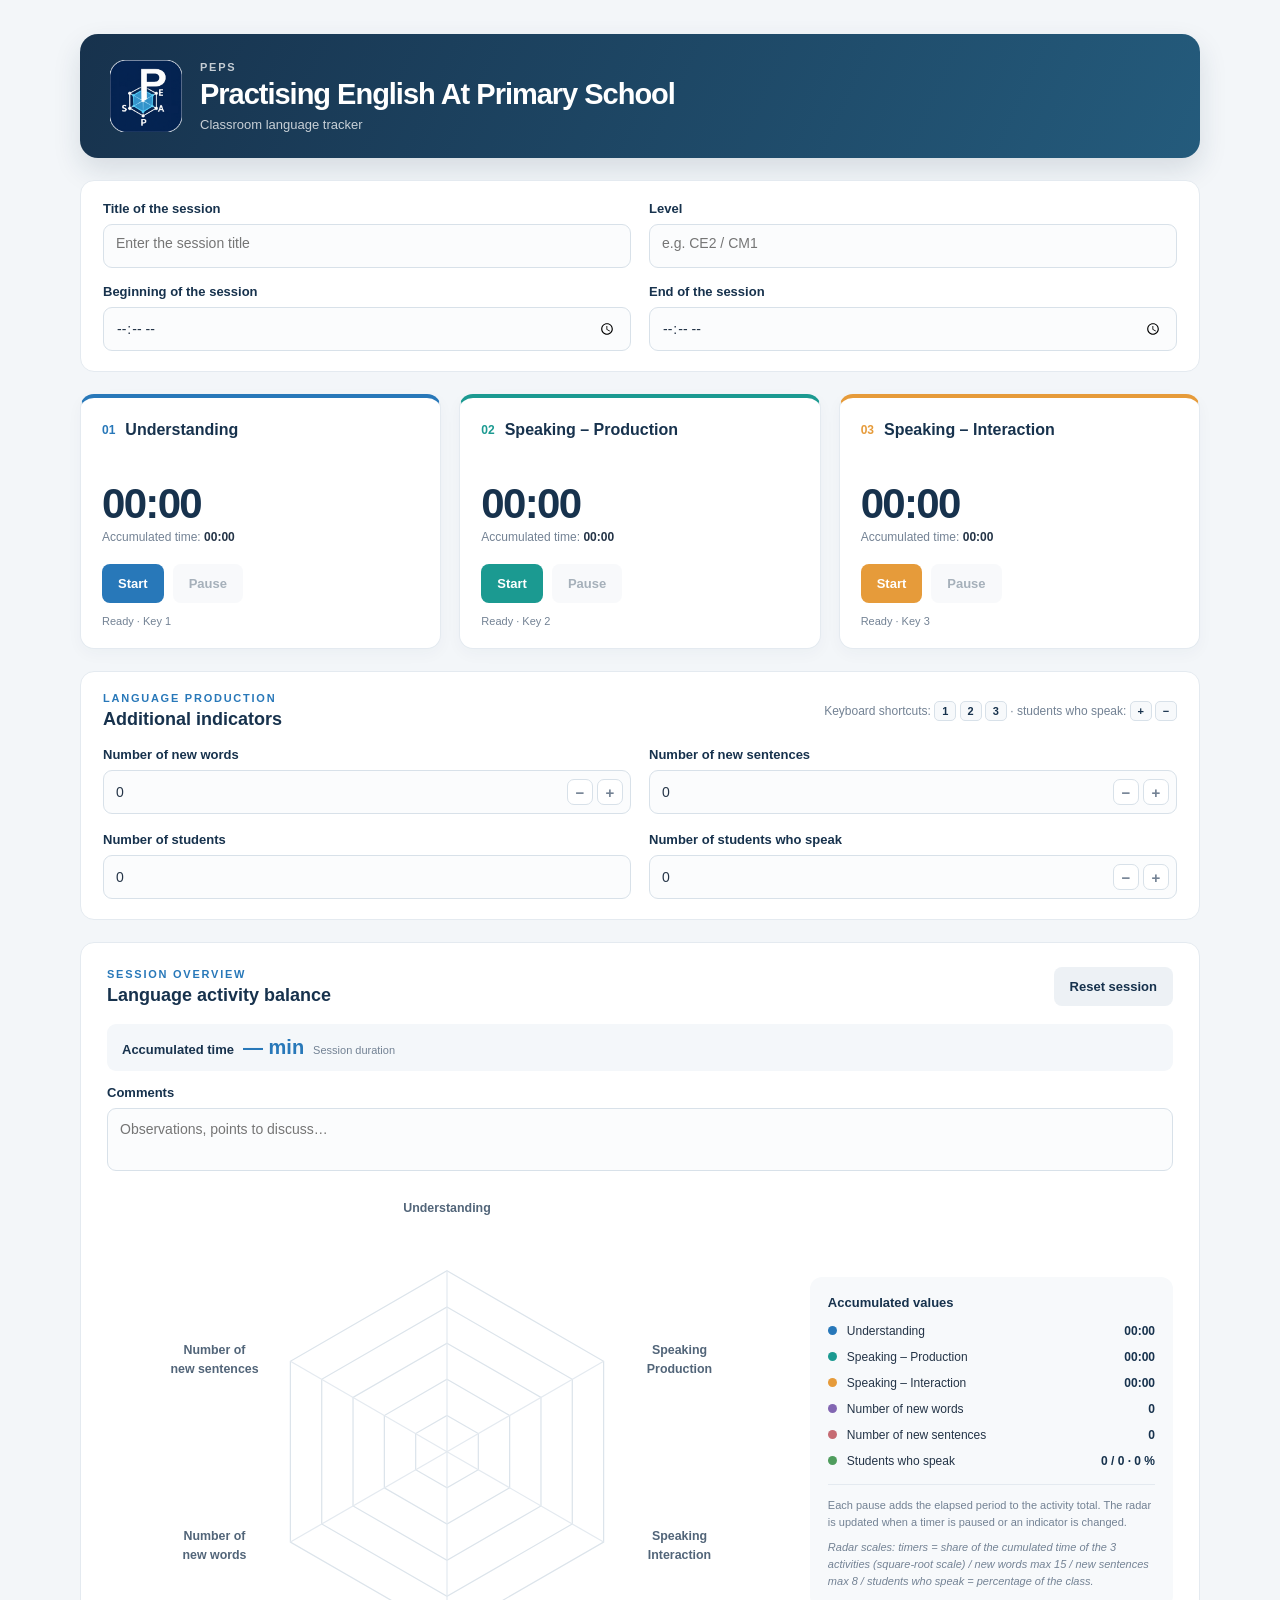
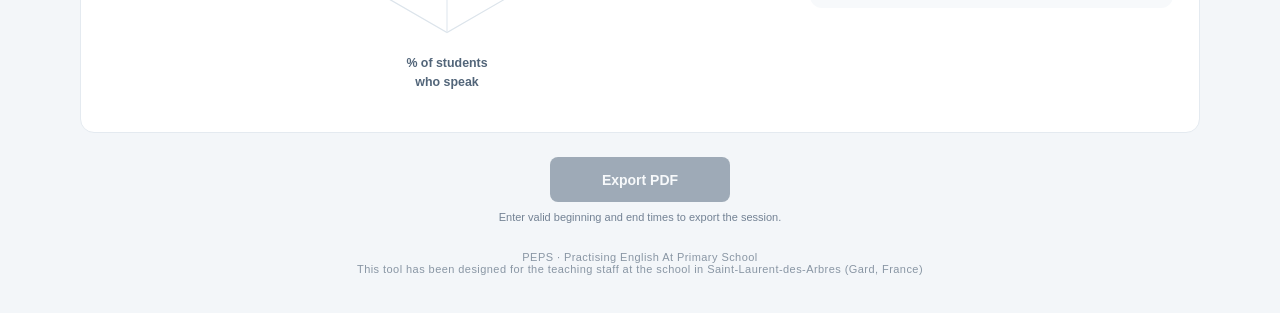
==== commit 686d358a: "Update index.html PEAPS becomes PEPS" ====
--- a/index.html
+++ b/index.html
@@ -3,7 +3,7 @@
 <head>
 <meta charset="UTF-8">
 <meta name="viewport" content="width=device-width, initial-scale=1.0">
-<title>PEAPS | Practising English At Primary School</title>
+<title>PEPS | Practising English At Primary School</title>
 <link rel="icon" href="IMG/favicon.ico" sizes="any">
 <link rel="icon" type="image/png" href="IMG/favicon.png">
 <link rel="apple-touch-icon" href="IMG/favicon.png">
@@ -11,7 +11,7 @@
 </head>
 <body>
 <main class="app-shell">
-<header class="page-header"><div class="brand-mark"><img src="IMG/logo.png" alt="PEAPS logo"></div><div><p class="eyebrow">PEAPS</p><h1>Practising English At Primary School</h1><p class="subtitle">Classroom language tracker</p></div></header>
+<header class="page-header"><div class="brand-mark"><img src="IMG/logo.png" alt="PEPS logo"></div><div><p class="eyebrow">PEPS</p><h1>Practising English At Primary School</h1><p class="subtitle">Classroom language tracker</p></div></header>
 <p id="autosave-note" class="autosave-note" aria-live="polite"></p>
 
 <section class="session-panel" aria-label="Session information">
@@ -79,7 +79,7 @@
 </section>
 
 <div class="page-actions"><button id="export-pdf" class="button button-export" type="button" disabled>Export PDF</button><p id="export-message" class="export-message">Enter the beginning and end times to export the session.</p></div>
-<footer>PEAPS · Practising English At Primary School
+<footer>PEPS · Practising English At Primary School
 <br>This tool has been designed for the teaching staff at the school in Saint-Laurent-des-Arbres (Gard, France)</footer>
 </main>
 <script src="app.js"></script>
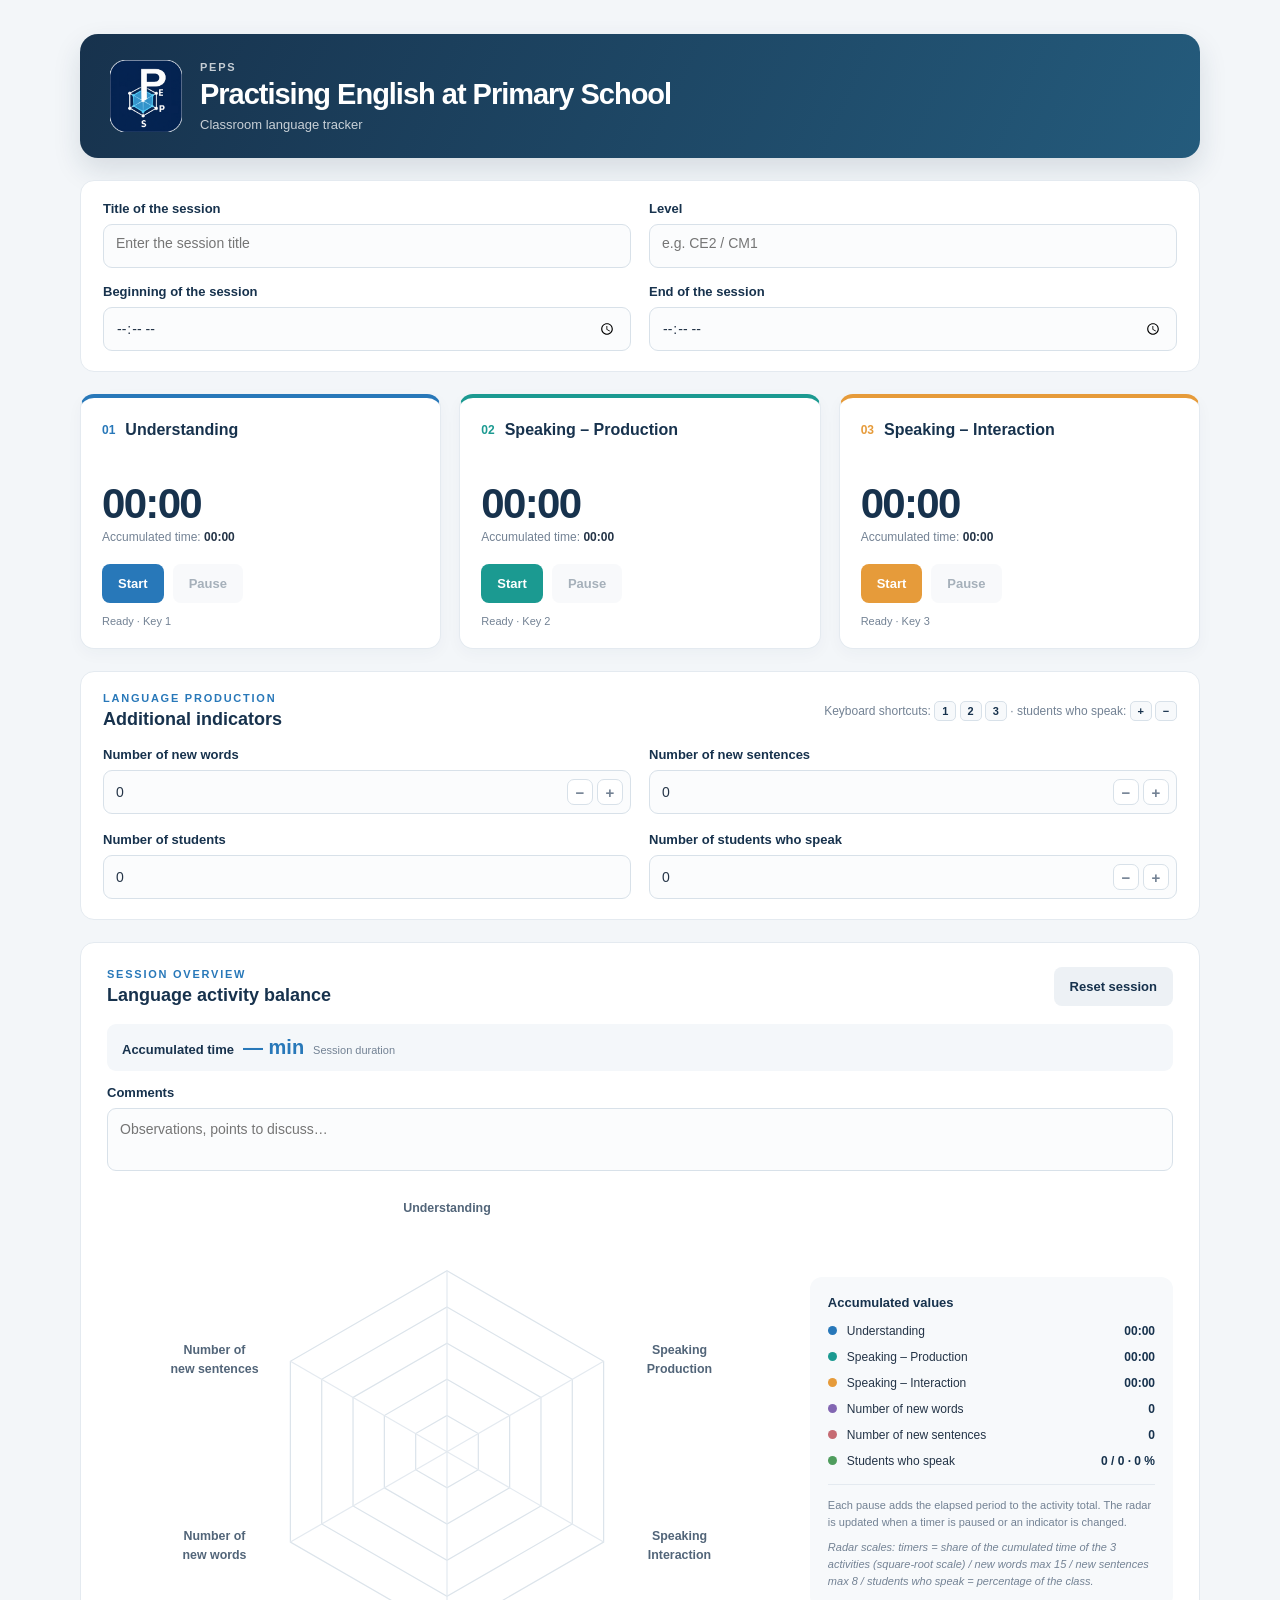
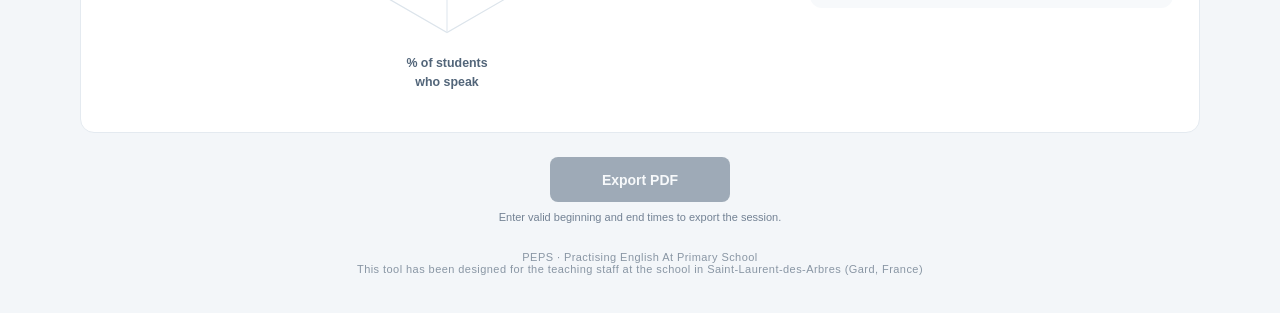
==== commit d6523331: "Update index.html" ====
--- a/index.html
+++ b/index.html
@@ -3,7 +3,7 @@
 <head>
 <meta charset="UTF-8">
 <meta name="viewport" content="width=device-width, initial-scale=1.0">
-<title>PEPS | Practising English At Primary School</title>
+<title>PEPS | Practising English at Primary School</title>
 <link rel="icon" href="IMG/favicon.ico" sizes="any">
 <link rel="icon" type="image/png" href="IMG/favicon.png">
 <link rel="apple-touch-icon" href="IMG/favicon.png">
@@ -11,7 +11,7 @@
 </head>
 <body>
 <main class="app-shell">
-<header class="page-header"><div class="brand-mark"><img src="IMG/logo.png" alt="PEPS logo"></div><div><p class="eyebrow">PEPS</p><h1>Practising English At Primary School</h1><p class="subtitle">Classroom language tracker</p></div></header>
+<header class="page-header"><div class="brand-mark"><img src="IMG/logo.png" alt="PEPS logo"></div><div><p class="eyebrow">PEPS</p><h1>Practising English at Primary School</h1><p class="subtitle">Classroom language tracker</p></div></header>
 <p id="autosave-note" class="autosave-note" aria-live="polite"></p>
 
 <section class="session-panel" aria-label="Session information">
